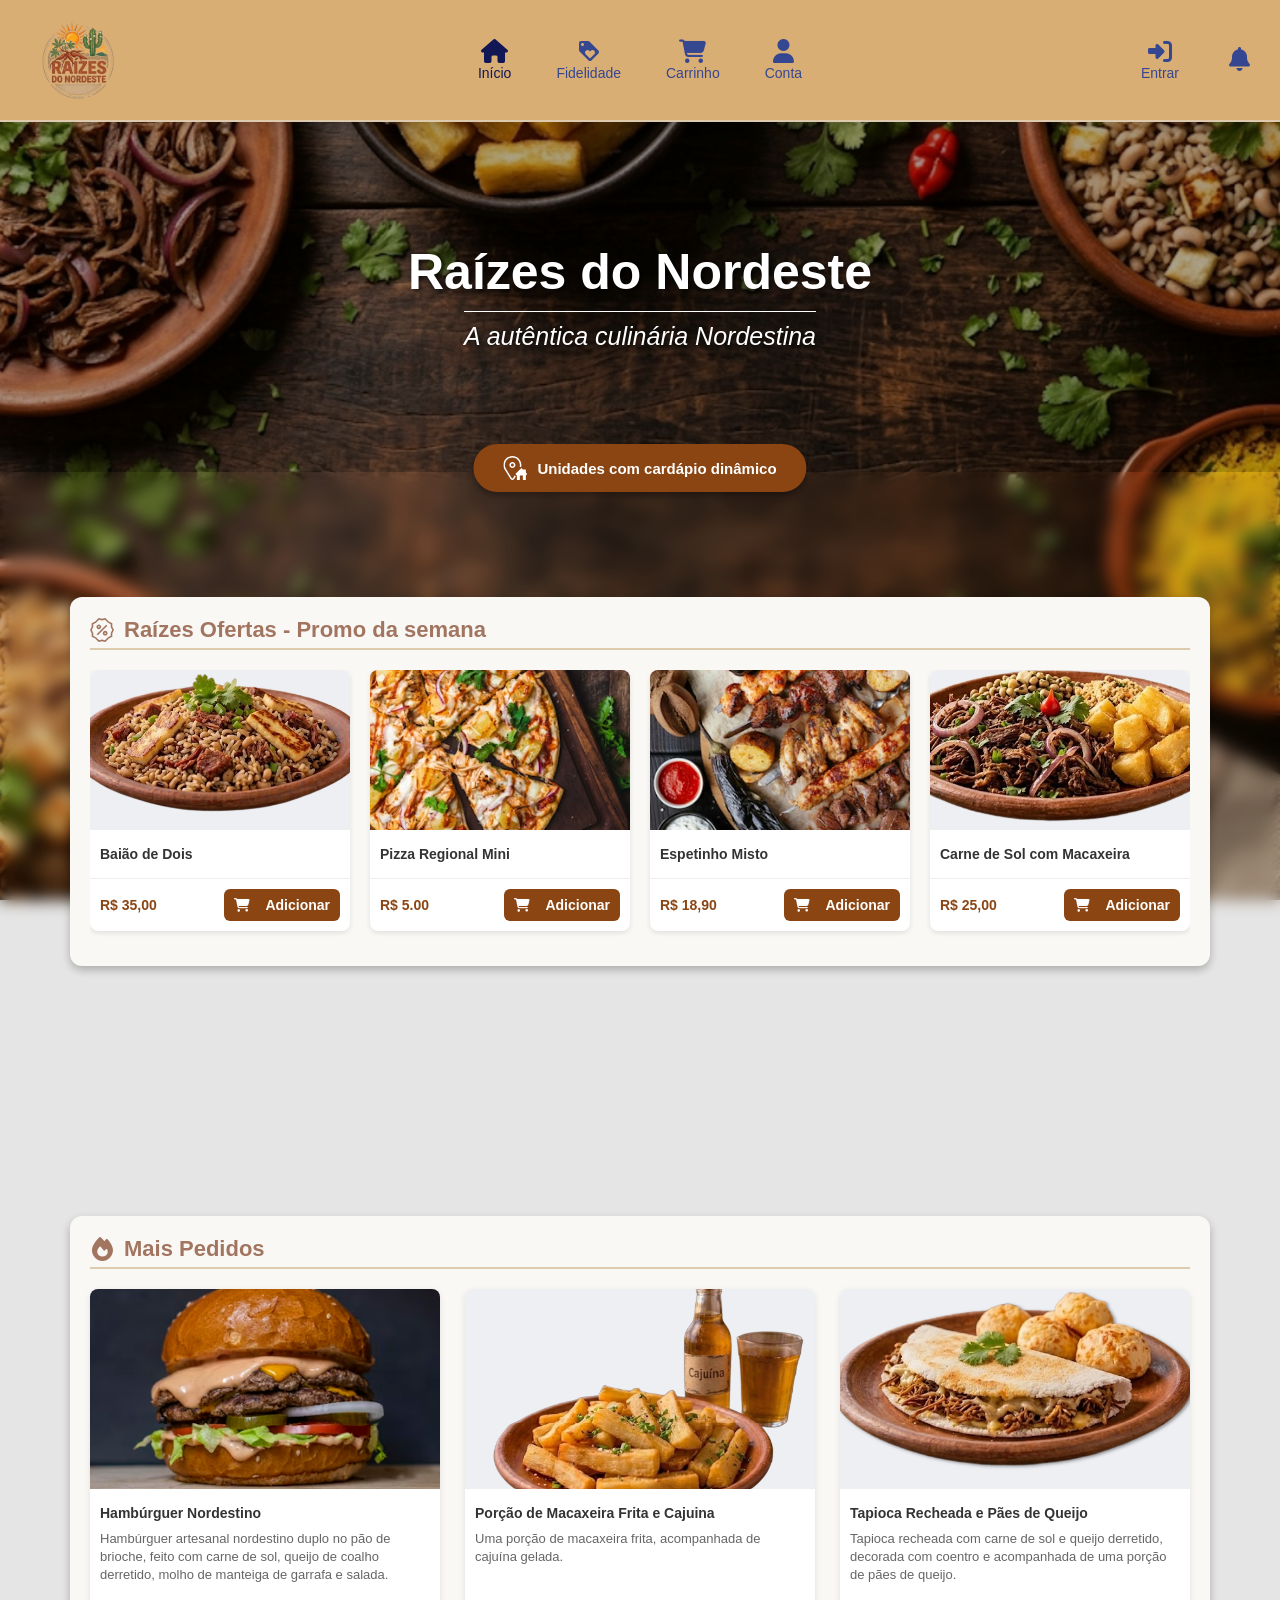
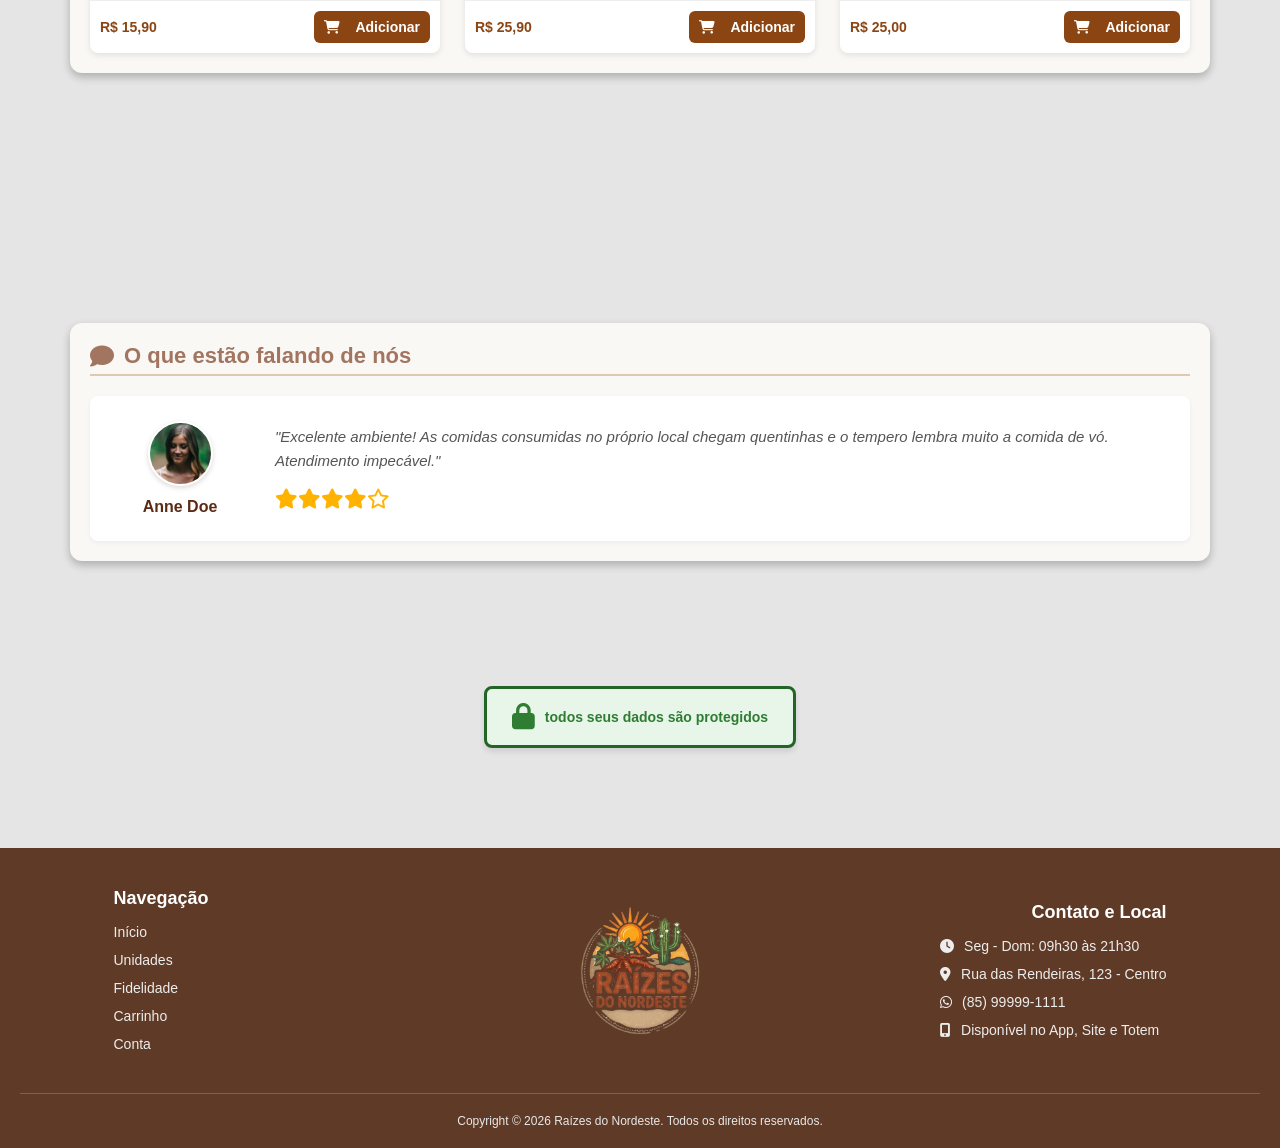
==== index.html @ 342ec3e7 "Add files via upload" ====
<!DOCTYPE html>
<html lang="pt-BR">

<head>
    <meta charset="UTF-8">
    <meta name="viewport" content="width=device-width, initial-scale=1.0">
    <title>Seja Bem vindo a Raízes do Nordeste - A autêntica culinária nordestina</title>
    <link rel="stylesheet" href="css/global.css">
    <link rel="stylesheet" href="css/header.css">
    <link rel="stylesheet" href="css/footer.css">
    <link rel="stylesheet" href="css/home.css">
    <link rel="stylesheet" href="https://cdnjs.cloudflare.com/ajax/libs/font-awesome/6.4.0/css/all.min.css">
</head>

<body>

    <div class="page-wrapper">

        <header class="header">
            <div class="header-left">
                <i id="hamburger-icon" class="fas fa-bars menu-icon" onclick="toggleMenu()"></i>
                <img src="img/logo-raizes-nordeste.png" alt="Raízes do Nordeste" class="logo-image">

            </div>

            <div class="header-center" id="mobile-menu">
                <div class="nav-item active" onclick="window.location.href='index.html'">
                    <i class="fas fa-home"></i>
                    <span>Início</span>
                </div>
                <div class="nav-item" onclick="window.location.href='fidelidade.html'">
                    <span class="custom-icon icon-fidelidade"></span>
                    <span>Fidelidade</span>
                </div>
                <div class="nav-item" onclick="window.location.href='carrinho.html'">
                    <i class="fas fa-shopping-cart"></i>
                    <span>Carrinho</span>
                </div>
                <div class="nav-item" onclick="window.location.href='conta.html'">
                    <i class="fas fa-user"></i>
                    <span>Conta</span>
                </div>
                <div class="nav-item mobile-only" onclick="window.location.href='login.html'">
                    <i class="fas fa-sign-in-alt"></i>
                    <span>Entrar</span>
                </div>
            </div>

            <div class="header-right">
                <div class="nav-item desktop-only entrar-btn" onclick="window.location.href='login.html'">
                    <i class="fas fa-sign-in-alt"></i>
                    <span>Entrar</span>
                </div>
                <div class="nav-item status-bell" id="bell-container"
                    style="position: relative; flex-direction: row; gap: 8px; justify-content: center; align-items: center;">
                    <div id="bell-icon-wrapper" style="position: relative;">
                        <i class="fas fa-bell"></i>
                        <span class="notification-dot" id="notif-dot" style="display: none;"></span>
                    </div>

                    <div class="status-dropdown" id="status-dropdown" style="display: none;">
                        <div class="dropdown-header">Status</div>
                        <div class="dropdown-body">
                            <strong
                                style="display: block; text-align: center; margin-bottom: 5px; font-size: 18px; color: #24326c;">Pedidos
                                Recebidos</strong>
                            <hr>
                            <div class="order-details">
                                <div class="detail-line"><strong>Pedido:</strong> <span>#173120</span></div>
                                <div class="detail-line"><strong>Pratos:</strong> <span id="status-pratos">0</span>
                                </div>

                                <div class="detail-line"><strong>Valor Total:</strong> <span id="status-total">R$
                                    0,00</span>
                                </div>
                                
                                <div class="detail-line" id="linha-pago" style="display: none;"><strong>Valor
                                    Pago:</strong> <span id="status-pago">R$ 0,00</span>
                                </div>
                                
                                <div class="detail-line" id="linha-troco" style="display: none;"><strong>Seu
                                    troco:</strong> <span id="status-troco">R$ 0,00</span>
                                </div>
                                <div class="detail-line"><strong>Retirado(a) por:</strong> <span
                                    id="status-nome">Cliente</span>
                                </div>
                            </div>

                            <hr>

                            <div class="order-progress" id="order-progress">
                                <i class="fas fa-fire" style="color: #f2a900;"></i>
                                <span style="font-weight: bold; color: #555;">Em preparo</span>
                            </div>
                        </div>
                    </div>
                </div>
            </div>
        </header>

        <section class="hero-section">
            <div class="hero-banner">
                <div class="hero-overlay"></div>
                <div class="hero-content">
                    <h1 class="hero-title">Raízes do Nordeste</h1>
                    <p class="hero-subtitle">A autêntica culinária Nordestina</p>
                </div>
            </div>
            <div class="location-wrapper">
                <button class="location-btn" onclick="window.location.href='unidade.html'">
                    <img src="img/icone-localizacao.svg" alt="Localização" class="custom-btn-icon">
                    Unidades com cardápio dinâmico
                </button>
            </div>
        </section>

        <div class="content-blur-backdrop">

            <div class="huge-spacer"></div>

            <main class="main-content">
                <section class="promos-section section-box">
                    <div class="section-title">
                        <span class="custom-icon icon-oferta"></span>
                        <h3>Raízes Ofertas - Promo da semana</h3>
                    </div>
                    <div class="carousel-container">
                        <div class="carousel">
                            <div class="card">
                                <div class="card-img" style="background-image: url('img/baiao-de-dois.png');">
                                </div>
                                <div class="card-body">
                                    <span class="product-name">Baião de Dois</span>
                                </div>
                                <div class="card-footer">
                                    <span class="price">R$ 35,00</span>
                                    <button class="btn-text-add"
                                        onclick="adicionarPromoAoCarrinho('p1', 'Baião de Dois', 35.00, 'img/baiao-de-dois.png')">
                                        <i class="fas fa-shopping-cart"></i> Adicionar
                                    </button>
                                </div>
                            </div>

                            <div class="card">
                                <div class="card-img" style="background-image: url('img/pizza-regional-mini.jpg');">
                                </div>
                                <div class="card-body">
                                    <span class="product-name">Pizza Regional Mini</span>
                                </div>
                                <div class="card-footer">
                                    <span class="price">R$ 5.00</span>
                                    <button class="btn-text-add"
                                        onclick="adicionarPromoAoCarrinho('p2', 'Pizza Regional Mini', 5.00, 'img/pizza-regional-mini.jpg')">
                                        <i class="fas fa-shopping-cart"></i> Adicionar
                                    </button>
                                </div>
                            </div>

                            <div class="card">
                                <div class="card-img" style="background-image: url('img/espetinho-misto.jpg');">
                                </div>
                                <div class="card-body">
                                    <span class="product-name">Espetinho Misto</span>
                                </div>
                                <div class="card-footer">
                                    <span class="price">R$ 18,90</span>
                                    <button class="btn-text-add"
                                        onclick="adicionarPromoAoCarrinho('p3', 'Espetinho Misto', 18.90, 'img/espetinho-misto.jpg')">
                                        <i class="fas fa-shopping-cart"></i> Adicionar
                                    </button>
                                </div>
                            </div>

                            <div class="card">
                                <div class="card-img" style="background-image: url('img/carne-sol-macaxeira.png');">
                                </div>
                                <div class="card-body">
                                    <span class="product-name">Carne de Sol com Macaxeira</span>
                                </div>
                                <div class="card-footer">
                                    <span class="price">R$ 25,00</span>
                                    <button class="btn-text-add"
                                        onclick="adicionarPromoAoCarrinho('p4', 'Carne de Sol com Macaxeira', 25.00, 'img/carne-sol-macaxeira.png')">
                                        <i class="fas fa-shopping-cart"></i> Adicionar
                                    </button>
                                </div>
                            </div>

                            <div class="card">
                                <div class="card-img" style="background-image: url('img/cuscuz-nordestino.png');">
                                </div>
                                <div class="card-body">
                                    <span class="product-name">Cuscuz Nordestino</span>
                                </div>
                                <div class="card-footer">
                                    <span class="price">R$ 12,00</span>
                                    <button class="btn-text-add"
                                        onclick="adicionarPromoAoCarrinho('p5', 'Cuscuz Nordestino', 12.00, 'img/cuscuz-nordestino.png')">
                                        <i class="fas fa-shopping-cart"></i> Adicionar
                                    </button>
                                </div>
                            </div>
                        </div>
                    </div>
                </section>

                <div class="parallax-gap"></div>

                <section class="highlights-section section-box">
                    <div class="section-title">
                        <i class="fa-solid fa-fire"></i>
                        <h3>Mais Pedidos</h3>
                    </div>
                    <div class="grid-container">
                        <div class="card">
                            <div class="card-img" style="background-image: url('img/hamburguer-nordestino.jpg');">
                            </div>
                            <div class="card-body">
                                <span class="product-name">Hambúrguer Nordestino</span>
                                <p class="product-desc">Hambúrguer artesanal nordestino duplo no pão de brioche, feito
                                    com carne de sol, queijo de coalho derretido, molho de manteiga de garrafa e salada.
                                </p>
                            </div>
                            <div class="card-footer">
                                <span class="price">R$ 15,90</span>
                                <button class="btn-text-add"
                                    onclick="adicionarNormalAoCarrinho('m1', 'Hambúrguer Nordestino', 15.90, 'img/hamburguer-nordestino.jpg')">
                                    <i class="fas fa-shopping-cart"></i> Adicionar
                                </button>
                            </div>
                        </div>

                        <div class="card">
                            <div class="card-img" style="background-image: url('img/porcao-macaxeira.png');">
                            </div>
                            <div class="card-body">
                                <span class="product-name">Porção de Macaxeira Frita e Cajuina</span>
                                <p class="product-desc">Uma porção de macaxeira frita, acompanhada de cajuína gelada.
                                </p>
                            </div>
                            <div class="card-footer">
                                <span class="price">R$ 25,90</span>
                                <button class="btn-text-add"
                                    onclick="adicionarNormalAoCarrinho('m2', 'Porção de Macaxeira Frita e Cajuina', 25.90, 'img/porcao-macaxeira.png')">
                                    <i class="fas fa-shopping-cart"></i> Adicionar
                                </button>
                            </div>
                        </div>

                        <div class="card">
                            <div class="card-img"
                                style="background-image: url('img/tapioca-carne-e-pao-de-queijo.png');">
                            </div>
                            <div class="card-body">
                                <span class="product-name">Tapioca Recheada e Pães de Queijo</span>
                                <p class="product-desc">Tapioca recheada com carne de sol e queijo derretido, decorada
                                    com coentro e acompanhada de uma porção de pães de queijo.</p>
                            </div>
                            <div class="card-footer">
                                <span class="price">R$ 25,00</span>
                                <button class="btn-text-add"
                                    onclick="adicionarNormalAoCarrinho('m3', 'Tapioca Recheada e Pães de Queijo', 25.00, 'img/tapioca-carne-e-pao-de-queijo.png')">
                                    <i class="fas fa-shopping-cart"></i> Adicionar
                                </button>
                            </div>
                        </div>
                    </div>
                </section>

                <div class="parallax-gap"></div>

                <section class="review-section section-box">
                    <div class="section-title">
                        <i class="fa-solid fa-comment"></i>
                        <h3>O que estão falando de nós</h3>
                    </div>

                    <div class="review-content" id="review-container">

                        <div class="user-profile">
                            <img src="img/cliente-anne.jpg" alt="Foto de Anne Doe" class="user-avatar"
                                id="review-avatar">
                            <h4 id="review-name">Anne Doe</h4>
                        </div>

                        <div class="user-text">
                            <p id="review-text">"Excelente ambiente! As comidas consumidas no próprio local chegam
                                quentinhas e o tempero lembra muito a comida de vó. Atendimento impecável."</p>
                            <div class="review-stars" id="review-stars">
                                <i class="fas fa-star"></i><i class="fas fa-star"></i><i class="fas fa-star"></i><i
                                    class="fas fa-star"></i><i class="far fa-star"></i>
                            </div>
                        </div>

                    </div>
                </section>

                <section class="lgpd-section">
                    <div class="lgpd-badge">
                        <i class="fas fa-lock"></i>
                        <span>todos seus dados são protegidos</span>
                    </div>
                </section>
            </main>

            <footer class="footer">
                <div class="footer-container">
                    <div class="footer-col-left footer-nav">
                        <h4>Navegação</h4>
                        <ul>
                            <li><a href="index.html">Início</a></li>
                            <li><a href="unidade.html">Unidades</a></li>
                            <li><a href="fidelidade.html">Fidelidade</a></li>
                            <li><a href="carrinho.html">Carrinho</a></li>
                            <li><a href="conta.html">Conta</a></li>
                        </ul>
                    </div>

                    <div class="footer-col-center footer-brand">
                        <img src="img/logo-raizes-nordeste.png" alt="Raízes do Nordeste" class="footer-logo-image">
                    </div>

                    <div class="footer-col-right footer-contact">
                        <h4>Contato e Local</h4>
                        <ul>
                            <li><i class="fas fa-clock"></i> Seg - Dom: 09h30 às 21h30</li>
                            <li><i class="fas fa-map-marker-alt"></i> Rua das Rendeiras, 123 - Centro</li>
                            <li><i class="fab fa-whatsapp"></i> (85) 99999-1111</li>
                            <li><i class="fas fa-mobile-alt"></i> Disponível no App, Site e Totem</li>
                        </ul>
                    </div>
                </div>

                <div class="footer-bottom">
                    <p>Copyright &copy; 2026 Raízes do Nordeste. Todos os direitos reservados.</p>
                </div>
            </footer>
        </div>
    </div>

    <script src="js/header.js"></script>
    <script src="js/home.js"></script>
</body>

</html>
---- css/global.css ----
/* Reset e Estilos Globais */
* {
    margin: 0;
    padding: 0;
    box-sizing: border-box;
    font-family: sans-serif;
}

html, body {
    overflow-x: clip;
}

.page-wrapper {
    width: 100%;
    display: flex;
    flex-direction: column;
    min-height: 100vh;
}

.huge-spacer {
    height: 125px; 
    background: transparent;
}

/* Classes para o menu */
.mobile-only { display: none !important; }
.desktop-only { display: flex !important; }
---- css/header.css ----
/* Estilo inicial do Cabeçalho */
.header {
    display: flex;
    justify-content: space-between;
    align-items: center;
    padding: 10px 30px;
    background-color: #d9ae75; 
    border-bottom: 2.5px solid #decaaf;
    box-shadow: 0 2px 10px rgba(0,0,0,0.15);
    
    /* Menu Fixo: */
    position: -webkit-sticky; /* Para funcionar nos iPhones/Safari */
    position: sticky;         /* Para os outros navegadores */
    top: 0;
    z-index: 999;
}

.header-left {
    flex: 1;
    display: flex;
    justify-content: flex-start;
    align-items: center;
    gap: 15px; 
}

.logo-image { 
    height: 100px; 
    width: auto;    
}

.header-center {
    flex: 2; 
    display: flex;
    justify-content: center;
    gap: 45px; 
}

.header-right {
    flex: 1; 
    display: flex;
    justify-content: flex-end;
    align-items: center;
    gap: 50px;
}

/* Ícones do Menu */
.nav-item {
    display: flex;
    flex-direction: column;
    align-items: center;
    color: #354790; 
    cursor: pointer;
    font-size: 24px; 
    position: relative;
    transition: transform 0.2s, color 0.2s; 
}

.nav-item:hover { 
    transform: scale(1.04); 
    color: #111654; 
}

.nav-item span { 
    font-size: 14px;
    padding-top: 2px;
}

.nav-item span:hover { 
    font-size: 15px;
    font-weight: bolder;
}

.nav-item.active { 
    color: #111654; 
}

/* Ícones Pesonalizados */
.nav-item .custom-icon {
    width: 24px; 
    height: 24px;
    background-color: #354790;
    transition: transform 0.2s, background-color 0.2s; 
    display: inline-block;
}

.icon-fidelidade {
    -webkit-mask: url('../img/icone-fidelidade.svg') no-repeat center / contain;
    mask: url('../img/icone-fidelidade.svg') no-repeat center / contain;
}

.nav-item:hover .custom-icon {
    background-color: #111654; 
    font-size: 15px;
    font-weight: bolder;
}

.nav-item.active .custom-icon {
    background-color: #111654; 
}

/* Menu Hambúrguer */
.menu-icon {
    display: none !important;
    font-size: 32px;
    color: #354790;
    cursor: pointer;
}

/* Notificação - Status do Pedido */
.notification-dot {
    position: absolute; 
    top: 1px;
    right: 0px;
    width: 12px; 
    height: 12px; 
    background-color: #ff3b30;
    border-radius: 50%;
    border: 2px solid #d9ae75; 
}

.status-bell i.fa-bell { color: #354790; }

@keyframes pulse-bell {
    0% { color: #354790; transform: scale(1) !important; }
    50% { color: #111654; transform: scale(1.04) !important; }
    100% { color: #354790; transform: scale(1) !important; }
}
.pulsing-bell i.fa-bell { animation: pulse-bell 1.2s infinite ease-in-out; }

/* Status Dropdown */
.status-dropdown {
    position: absolute; 
    top: 50px; 
    right: -15px;
    width: 230px; background-color: #FAF8F5; 
    border: 2px solid #003b73; border-radius: 4px;
    box-shadow: 0 6px 12px rgba(0,0,0,0.25);
    z-index: 1000; cursor: default; text-align: left;
    font-family: 'Nunito', sans-serif;
}

/* Estilos da Seta antes para cima, e do Dropdown */
.status-dropdown::before {
    content: ""; 
    position: absolute; 
    top: -10px; 
    right: 15px; 
    border-width: 0 10px 10px 10px; 
    border-style: solid;
    border-color: transparent transparent #003b73 transparent;
}

.dropdown-header {
    background-color: #003b73; 
    color: #fff;
    padding: 6px 12px; 
    font-size: 14px; font-weight: bold;
}

.dropdown-body { padding: 12px; }
.dropdown-body hr { margin: 10px 0;
    border: none;
    border-top: 1px solid #ccc; 
}

.order-details .detail-line {
    font-size: 14px; 
    margin-bottom: 5px; 
    pointer-events: none;
}
.order-details .detail-line strong { 
    font-weight: 800 !important;
    color: #354790 !important; 
}

.order-details .detail-line span { 
    font-weight: 600 !important; 
    color: #666666 !important; 
}

.order-progress {
    display: flex; 
    align-items: center; 
    justify-content: center; 
    gap: 8px;
    font-size: 15px; 
    margin-top: 15px;
}

/* Responsividade (Tablet e Mobile) */
@media (max-width: 1024px) {
    .header-center { gap: 35px; } 
    .header-right { gap: 40px; }
    .logo-image { height: 80px; }
}

@media (max-width: 768px) {
    .header-center { 
        display: none; 
        position: absolute;
        top: 100%;
        left: 0;
        width: 100%;
        background-color: #d9ae75;
        flex-direction: column;
        padding: 10px 0 0 0; 
        box-shadow: 0 10px 10px rgba(0,0,0,0.1);
        z-index: 100;
        gap: 0; 
    }

    .header-center.show-menu {
        display: flex;
    }

    .header-center .nav-item {
        flex-direction: row;
        gap: 15px;
        padding: 15px 30px;
        justify-content: flex-start;
        align-items: center;
        border-bottom: 1px solid #decaaf;
    }

    .header-center .nav-item:last-child {
        border-bottom: none;
    }
    
    .header-center .nav-item span {
        display: block; 
        font-size: 15px; 
        margin-top: 0;
    }

    .desktop-only { display: none !important; }
    .mobile-only { display: flex !important; }
    
    .status-bell { display: flex !important; }
    .header-right .status-bell span { display: none; }

    .header-right .status-bell .status-dropdown span { 
        display: inline-block !important; 
    }

    .menu-icon { display: block !important; }
    
    .logo-image { height: 70px; }
}
---- css/footer.css ----
/* Estilo inicial do Rodapé */
.footer {
    background-color: #5f3a26; 
    padding: 40px 20px 20px;
    width: 100%;
    box-sizing: border-box; 
}

.footer-container {
    width: 100%;
    max-width: 1170px;
    margin: 0 auto;
    display: flex;
    justify-content: space-between;
    align-items: center; 
    gap: 15px; 
}

.footer-col-left,
.footer-col-center,
.footer-col-right {
    flex: 1; 
}

.footer-col-center {
    display: flex;
    justify-content: center;
}

/* Logo */
.footer-logo-image {
    width: 100%;
    max-width: 160px; 
    height: auto;
    display: block;
    margin: 0 auto; 
}

/* Título e Listas */
.footer h4 {
    font-size: 18px;
    margin-top: 0;
    margin-bottom: 15px;
    color: #ffffff;
}

.footer ul {
    list-style: none;
    padding: 0;
    margin: 0;
    display: flex;
    flex-direction: column;
    gap: 12px; 
}

.footer ul li {
    font-size: 14px;
    display: flex;
    align-items: center;
    gap: 10px; 
    color: #ededed;
}

.footer ul li a {
    text-decoration: none;
    color: #ededed;
    transition: opacity 0.4s;
}

.footer ul li a.active-footer {
    color: #eba03d; 
    font-weight: bold;
    text-transform: uppercase;
}

.footer ul li a:hover {
    color: #eba03d;
    text-transform: uppercase;
    font-weight: lighter;
}

.footer-bottom p {
    color: #e8e8e8;
}

.footer-col-right {
    display: flex;
    flex-direction: column;
    align-items: flex-end;
}

.footer-col-right ul {
    text-align: left;
}

/* Copyright */
.footer-bottom {
    text-align: center;
    padding-top: 20px;
    margin-top: 40px;
    border-top: 1px solid rgba(255, 255, 255, 0.2);
    font-size: 12px;
}

/* Responsividade (Tablet) */
@media (min-width: 950px) {
    .footer-col-left {
        padding-left: 5%; 
    }
    .footer-col-right {
        padding-right: 5%; 
    }
}

/* Responsividade (Mobile)  */
@media (max-width: 678px) {
    .footer-container {
        flex-direction: column; 
        text-align: center;
        gap: 40px;
    }

    .footer-col-right {
        align-items: center; 
    }

    .footer-col-right ul, 
    .footer-col-left ul {
        align-items: center;
    }

    .footer ul li {
        justify-content: center;
    }
}
---- css/home.css ----
/* Fundo da página Inicial (Parallax) */
body::before {
    content: "";
    position: fixed;
    top: 0; 
    left: 0; 
    right: 0; 
    bottom: 0;
    background-image: url('../img/bg-raizes-nordeste.jpg');
    background-size: cover;
    background-position: center;
    z-index: -2;
}

body::after {
    content: "";
    position: fixed;
    top: 0; 
    left: 0; 
    right: 0; 
    bottom: 0;
    background-color: rgba(82, 45, 16, 0.05);
    z-index: -1;
}

/* Desfoque */
.content-blur-backdrop {
    backdrop-filter: blur(8px);
    -webkit-backdrop-filter: blur(8px);
    background-color: rgba(0, 0, 0, 0.1); 
    width: 100%;
    flex-grow: 1;
    display: flex;
    flex-direction: column;
}

.main-content {
    width: 100%;
    max-width: 1170px;
    margin: 0 auto;
    padding: 0 15px;
}

.section-box {
    background-color: #FAF8F5; 
    padding: 20px;
    border-radius: 12px;
    margin-bottom: 125px;
    box-shadow: 0 4px 10px rgba(0,0,0,0.25);
}

/* Banner Transparente */
.hero-section {
    width: 100%; 
    position: relative;
}

.hero-banner {
    width: 100%;
    height: 350px;
    position: relative;
    display: flex;
    align-items: center;
    justify-content: center;
    text-align: center;
}

.hero-overlay {
    position: absolute;
    top: 0; left: 0; width: 100%; height: 100%;
    background-color: rgba(0, 0, 0, 0.3); 
}

.hero-content {
    position: relative;
    z-index: 2;
    color: white;
}

.hero-title { 
    font-size: 50px;
    font-weight: bold; 
    text-shadow: 2px 2px 6px rgba(0,0,0,0.8); 
    margin-bottom: 10px; 
}

.hero-subtitle { 
    font-size: 25px; 
    font-style: italic; 
    text-shadow: 1px 1px 4px rgba(0,0,0,0.8); 
    border-top: 1px solid white; 
    padding-top: 10px; 
    display: inline-block; 
}

.location-wrapper {
    position: absolute;
    bottom: -20px;
    left: 50%;
    transform: translateX(-50%);
    z-index: 3;
}

.location-btn {
    background-color: #8B4513; 
    color: #FFFFFF;
    border: none;
    border-radius: 25px;
    padding: 12px 30px;
    font-size: 15px;
    font-weight: bold;
    display: flex;
    align-items: center;
    gap: 10px;
    cursor: pointer;
    box-shadow: 0 4px 6px rgba(0,0,0,0.3);
}

.location-btn:hover { 
    background-color: #5A2B15; 
}

.location-btn .custom-btn-icon {
    width: 24px;
    height: 24px;
    object-fit: contain;
    filter: brightness(0) invert(1); 
}

/* Seção - Títulos */
.section-title {
    display: flex;
    align-items: center;
    gap: 10px;
    color: #A27560;
    margin-bottom: 20px;
    border-bottom: 2px solid #decaaf;
    padding-bottom: 5px;
}

.section-title h3 { 
    font-size: 22px; 
}

.section-title .custom-icon {
    width: 24px; 
    height: 24px;
    background-color: #A27560; 
    display: inline-block;
}

.section-title i {
    font-size: 24px;
    width: 24px;
    display: flex;
    justify-content: center;
    align-items: center;
}

.icon-oferta {
    -webkit-mask: url('../img/icone-oferta.svg') no-repeat center / contain;
    mask: url('../img/icone-oferta.svg') no-repeat center / contain;
}

/* Carrosel */
.carousel-container { 
    width: 100%; 
}

.carousel {
    display: flex;
    gap: 20px;
    overflow-x: auto;
    padding-bottom: 15px;
    scrollbar-width: none; 
    -ms-overflow-style: none; 
    cursor: grab;
}

.carousel::-webkit-scrollbar {
    display: none;
}

.carousel.active {
    cursor: grabbing;
}

.carousel .card {
    min-width: 260px;
    background-color: #fff;
    border-radius: 8px;
    box-shadow: 0 2px 5px rgba(0,0,0,0.1);
    overflow: hidden;
    user-select: none; 
}

.card-img { 
    height: 200px;
    background-size: cover; 
    background-position: center; 
}

.carousel .card-img {
    height: 160px;
}

.product-name { 
    font-size: 14px; 
    font-weight: bold; 
    color: #333; 
}

.price { font-size: 14px; 
    font-weight: bold; 
    color: #8B4513; 
}

/* Mais Pedidos */
.grid-container {
    display: grid;
    grid-template-columns: repeat(auto-fit, minmax(280px, 1fr));
    gap: 25px;
}

.grid-container .card {
    background-color: #fff;
    border-radius: 8px;
    overflow: hidden;
    box-shadow: 0 2px 6px rgba(0,0,0,0.1);
    display: flex;
    flex-direction: column;
}

.card-body { padding: 15px 10px; flex-grow: 1; }
.product-desc { font-size: 13px; color: #666; margin-top: 8px; line-height: 1.4; }

.card-footer {
    padding: 10px;
    display: flex;
    justify-content: space-between;
    align-items: center;
    border-top: 1px solid #eee;
}

.btn-text-add {
    background-color: #8B4513;
    color: white;
    border: none;
    border-radius: 6px;
    padding: 8px 10px;
    font-size: 14px;
    font-weight: bold;
    cursor: pointer;
    display: flex;
    align-items: center;
    gap: 15px;
    transition: all 0.2s;
}

.btn-text-add:hover { background-color: #5A2B15; }

.parallax-gap {
    height: 125px; 
}

/* Avaliações */
.review-content {
    display: flex;
    align-items: center; 
    gap: 30px; 
    background-color: #fff;
    padding: 25px;
    border-radius: 8px;
    box-shadow: 0 2px 5px rgba(0,0,0,0.05);
    transition: opacity 0.5s ease-in-out;
}

.fade-out {
    opacity: 0;
}

/* Foto e Alinhamento */
.user-profile {
    display: flex;
    flex-direction: column;
    align-items: center;
    gap: 12px;
    min-width: 130px;
}

.user-avatar {
    width: 65px; 
    height: 65px;
    border-radius: 50%; 
    object-fit: cover; 
    background-color: #d1d1d1; 
    flex-shrink: 0;
    box-shadow: 0 2px 5px rgba(0,0,0,0.15); 
    border: 2px solid #fff; 
}

.user-profile h4 { 
    color: #5A2B15; 
    font-size: 16px; 
    text-align: center;
}

/* Texto e Estrelas */
.user-text {
    display: flex;
    flex-direction: column;
    gap: 15px; 
}

.user-text p { 
    font-size: 15px; 
    color: #555; 
    font-style: italic; 
    line-height: 1.6; 
}

.review-stars { 
    color: #ffb300; 
    font-size: 20px; 
}

/* Selo de Segurança (LGPD) */
.lgpd-section { 
    display: flex; 
    justify-content: center; 
    margin-bottom: 50px; 
}

.lgpd-badge {
    display: flex; 
    align-items: center; 
    gap: 10px;
    background-color: #E8F5E9; 
    border: 3.5px solid #236526; 
    color: #2E7D32; 
    padding: 15px 25px;
    margin-bottom: 50px;
    font-size: 14px;
    font-weight: bold;
    border-radius: 8px;
    box-shadow: 0 4px 6px rgba(0,0,0,0.1);
}

.lgpd-badge i {
    font-size: 26px; 
}

/* Responsividade (Tablet e Mobile) */
@media (max-width: 768px) {
    .hero-title { 
        font-size: 30px; 
    }

    .hero-subtitle { 
        font-size: 16px; 
    }

    .review-content { 
        flex-direction: column; 
        align-items: center; 
        text-align: center; 
    }
    
    .parallax-gap { 
        height: 80px; 
    }

    .lgpd-badge {
        flex-direction: row;
        text-align: center;
        gap: 10px;
        padding: 15px;
    }
}

@media (min-width: 675px) and (max-width: 979px) {
    .grid-container {
        display: flex;
        flex-wrap: wrap;
        justify-content: center; 
        gap: 25px;
    }
    
    .grid-container .card {
        width: calc(50% - 13px); 
    }
    
    .grid-container .card-img {
        height: 240px;
    }
    
    .hero-title { font-size: 34px; }

    .lgpd-badge {
        flex-direction: row;
        text-align: center;
        gap: 10px;
        padding: 15px;
    }
}
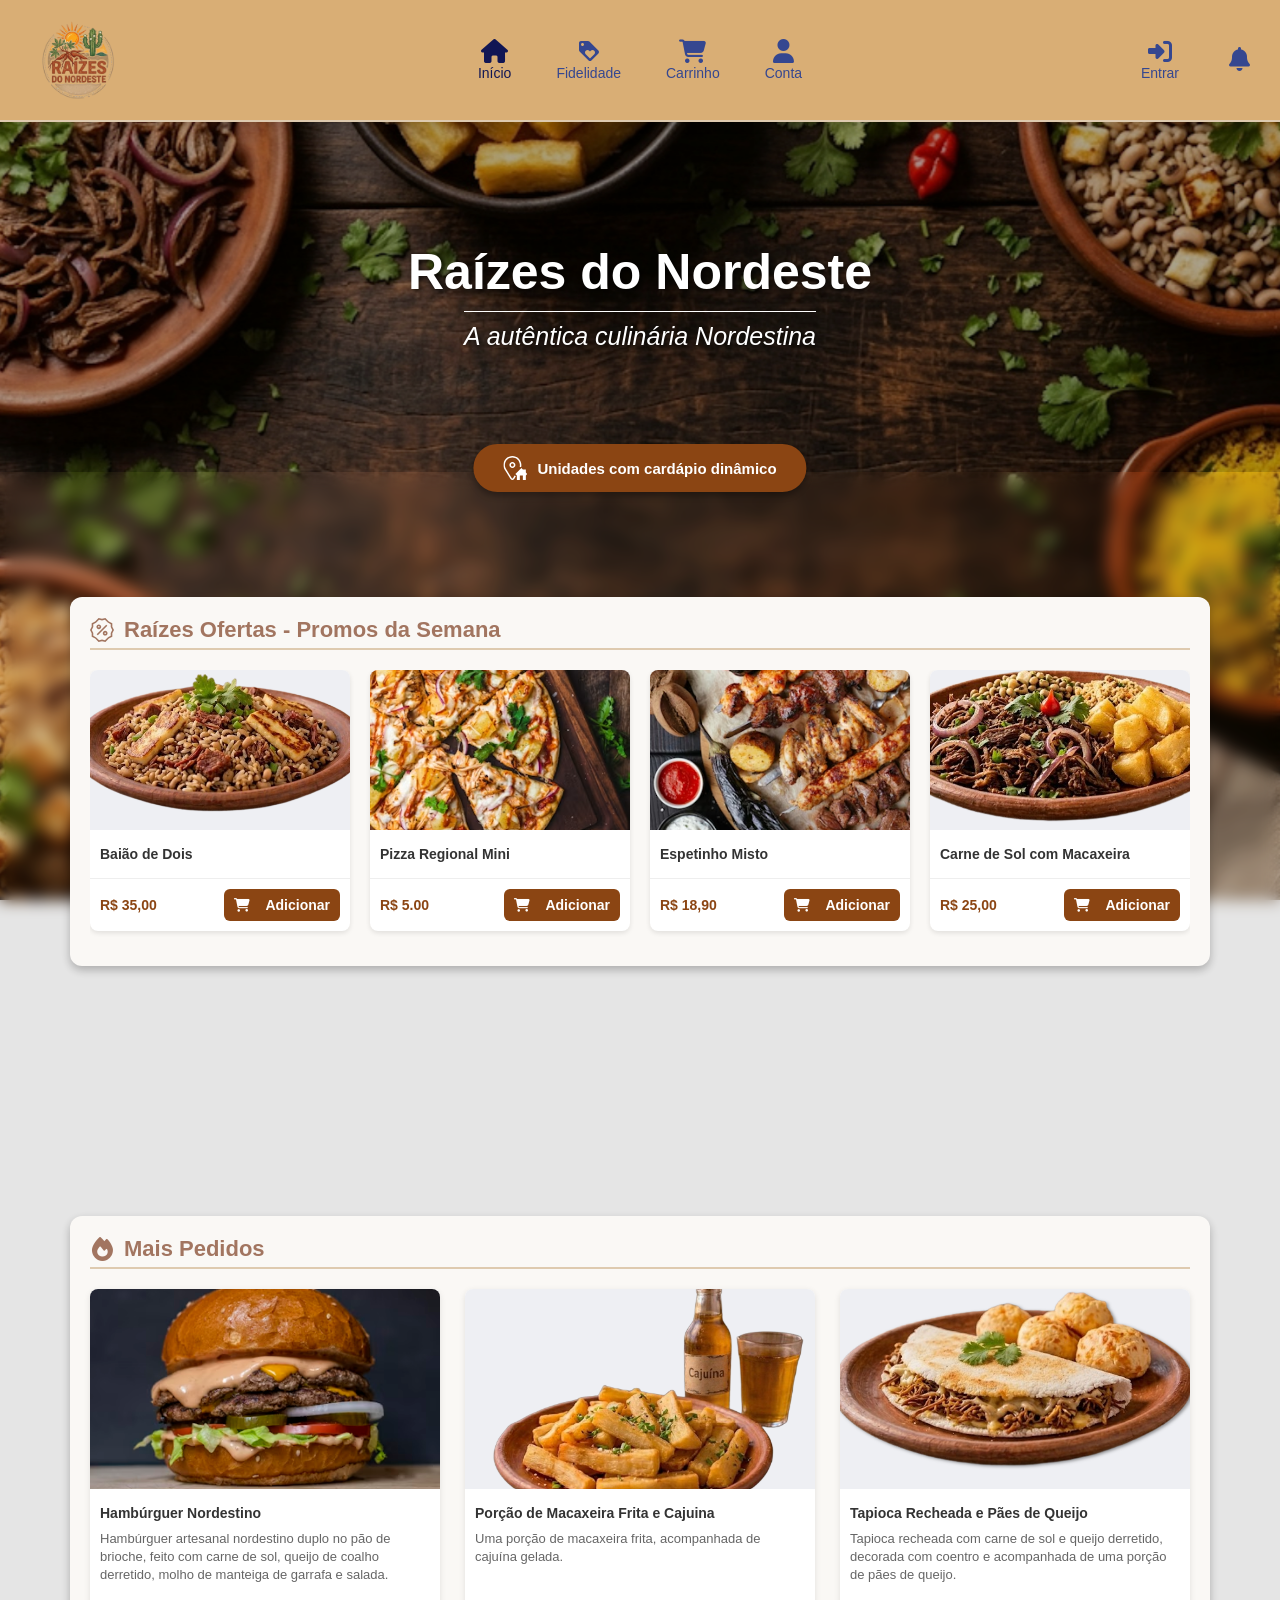
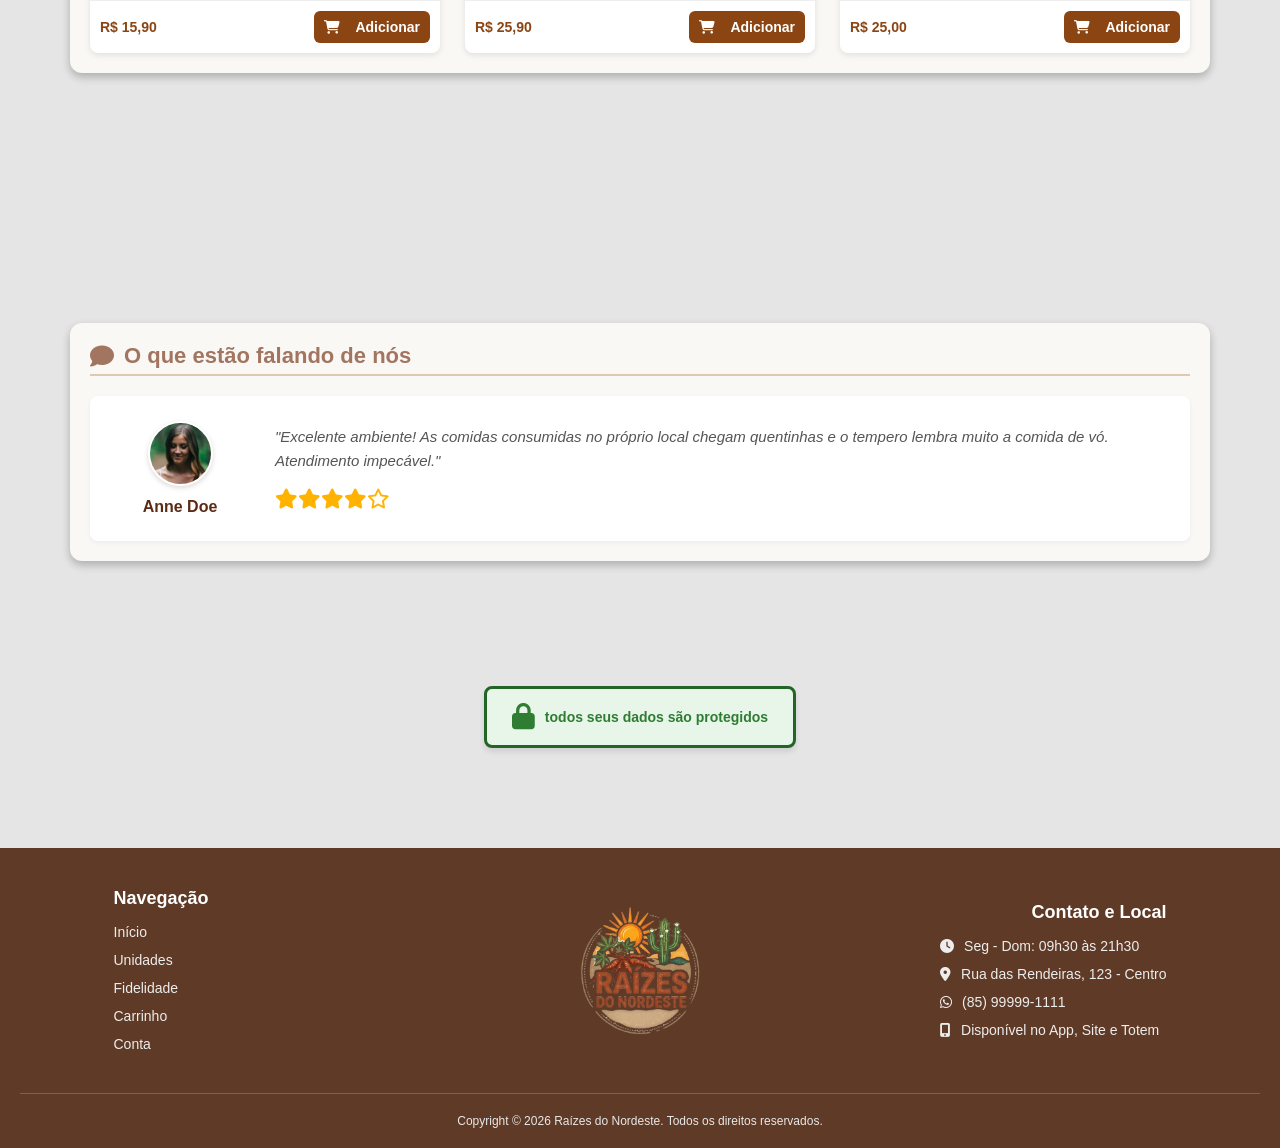
==== commit 4d47ecd7: "Update index.html" ====
--- a/index.html
+++ b/index.html
@@ -122,7 +122,7 @@
                 <section class="promos-section section-box">
                     <div class="section-title">
                         <span class="custom-icon icon-oferta"></span>
-                        <h3>Raízes Ofertas - Promo da semana</h3>
+                        <h3>Raízes Ofertas - Promos da Semana</h3>
                     </div>
                     <div class="carousel-container">
                         <div class="carousel">
@@ -342,4 +342,4 @@
     <script src="js/home.js"></script>
 </body>
 
-</html>+</html>
